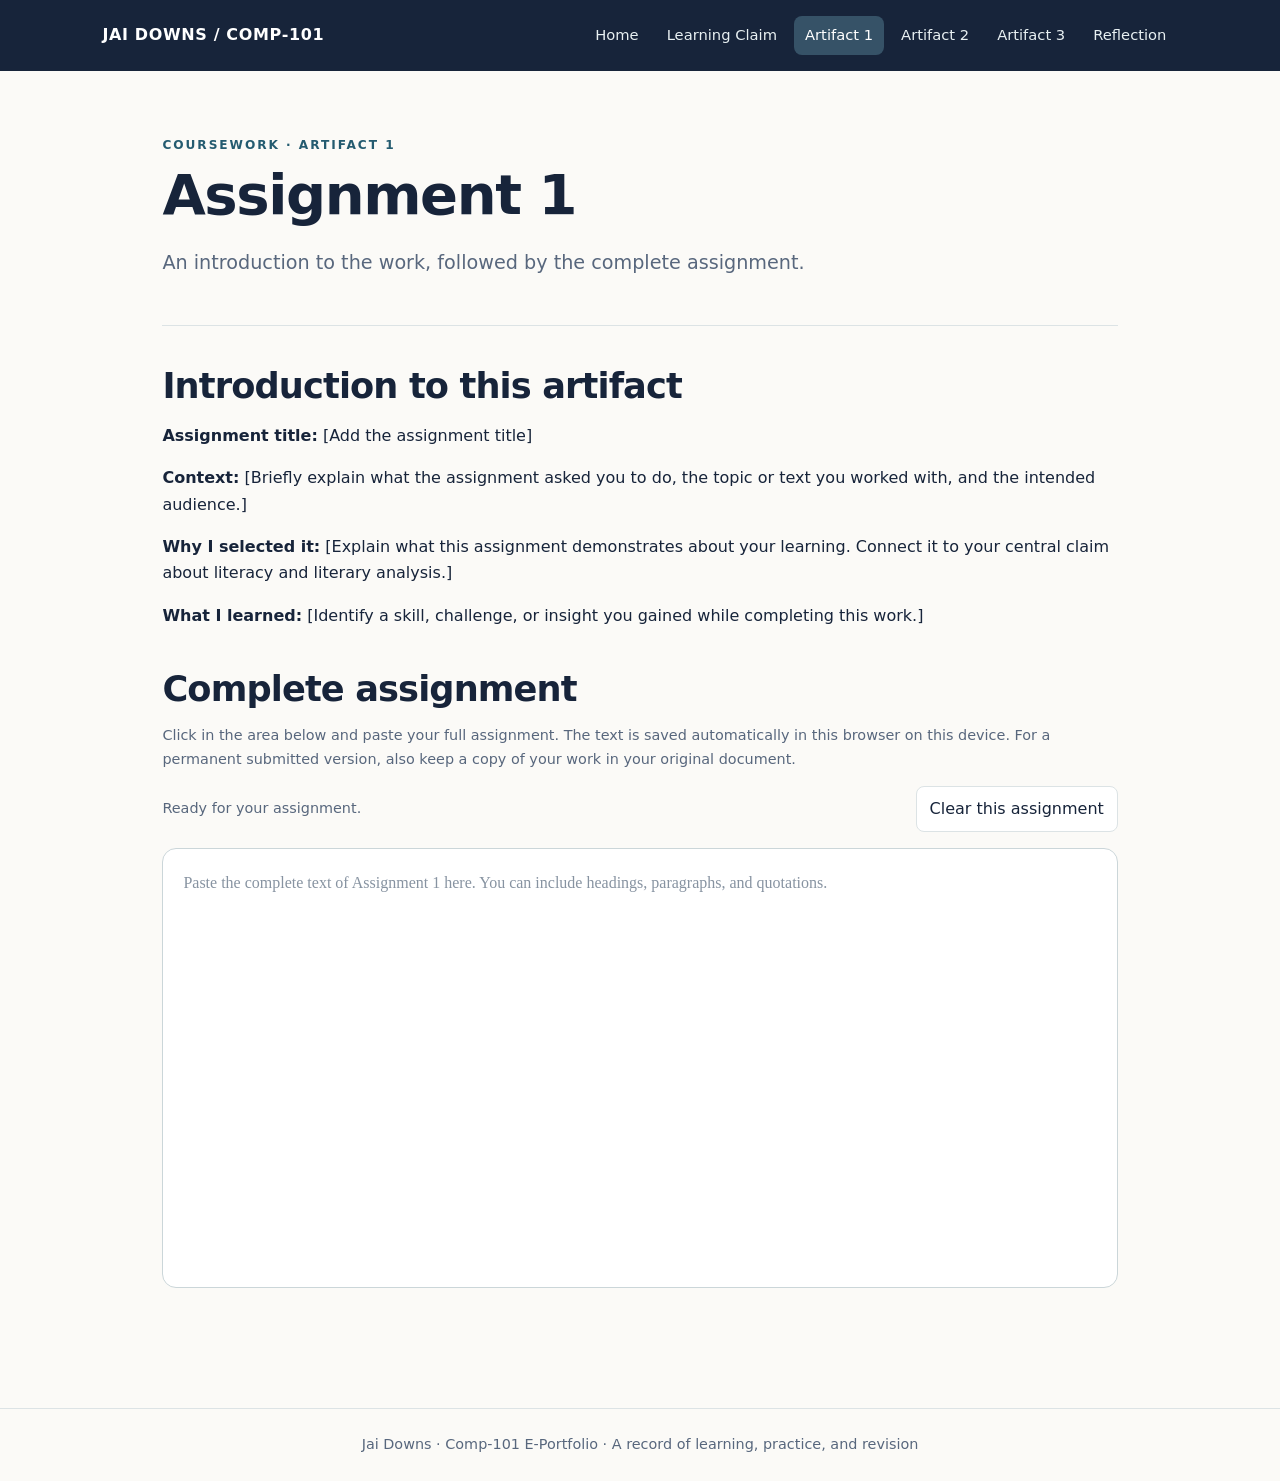
==== artifact1.html @ 9df4c360 "Add files via upload" ====
<!doctype html>
<html lang="en">
<head>
<meta charset="utf-8"><meta name="viewport" content="width=device-width, initial-scale=1">
<meta name="description" content="Jai Downs' Comp-101 learning portfolio">
<title>Assignment 1 | Jai Downs — Comp-101 E-Portfolio</title>
<link rel="stylesheet" href="styles.css">
<script defer src="portfolio.js"></script>
</head>
<body>
<a class="skip-link" href="#main">Skip to content</a>
<header><div class="nav-wrap"><a class="brand" href="index.html">JAI DOWNS / COMP-101</a><nav aria-label="Main navigation"><a href="index.html">Home</a><a href="claim.html">Learning Claim</a><a href="artifact1.html" aria-current="page">Artifact 1</a><a href="artifact2.html">Artifact 2</a><a href="artifact3.html">Artifact 3</a><a href="reflection.html">Reflection</a></nav></div></header>
<main id="main">
<div class="page-head"><div class="eyebrow">Coursework · Artifact 1</div><h1>Assignment 1</h1><p class="lead">An introduction to the work, followed by the complete assignment.</p></div>
<section class="section">
<h2>Introduction to this artifact</h2>
<p><strong>Assignment title:</strong> [Add the assignment title]</p>
<p><strong>Context:</strong> [Briefly explain what the assignment asked you to do, the topic or text you worked with, and the intended audience.]</p>
<p><strong>Why I selected it:</strong> [Explain what this assignment demonstrates about your learning. Connect it to your central claim about literacy and literary analysis.]</p>
<p><strong>What I learned:</strong> [Identify a skill, challenge, or insight you gained while completing this work.]</p>
</section>
<section class="section">
<h2>Complete assignment</h2>
<p class="note">Click in the area below and paste your full assignment. The text is saved automatically in this browser on this device. For a permanent submitted version, also keep a copy of your work in your original document.</p>
<div class="editor-tools"><span class="note" id="status-1" aria-live="polite">Ready for your assignment.</span><button class="small-button" type="button" data-clear="artifact1">Clear this assignment</button></div>
<div class="editor" contenteditable="true" role="textbox" aria-label="Paste the full text of assignment 1 here" aria-multiline="true" data-editor="artifact1" data-placeholder="Paste the complete text of Assignment 1 here. You can include headings, paragraphs, and quotations."></div>
</section>
</main>
<footer>Jai Downs · Comp-101 E-Portfolio · A record of learning, practice, and revision</footer>
</body></html>
---- styles.css ----
:root{
  --ink:#17243a; --muted:#58677d; --paper:#fbfaf7; --card:#ffffff;
  --accent:#245b70; --accent2:#d9e9e8; --line:#dce3e5; --warm:#f0e8dc;
  --shadow:0 14px 36px rgba(23,36,58,.08);
}
*{box-sizing:border-box}
html{scroll-behavior:smooth}
body{margin:0;background:var(--paper);color:var(--ink);font:16px/1.65 system-ui,-apple-system,BlinkMacSystemFont,"Segoe UI",sans-serif}
a{color:var(--accent)}
.skip-link{position:absolute;left:-9999px;top:auto}
.skip-link:focus{left:1rem;top:1rem;background:white;padding:.7rem;z-index:10}
header{background:var(--ink);color:white}
.nav-wrap{max-width:1120px;margin:auto;padding:1rem 1.4rem;display:flex;align-items:center;justify-content:space-between;gap:1rem;flex-wrap:wrap}
.brand{font-weight:800;letter-spacing:.04em;color:white;text-decoration:none}
nav{display:flex;gap:.35rem;flex-wrap:wrap}
nav a{color:#e8f0f2;text-decoration:none;padding:.45rem .7rem;border-radius:8px;font-size:.92rem}
nav a:hover,nav a[aria-current="page"]{background:#365267;color:white}
main{max-width:1000px;margin:0 auto;padding:3rem 1.4rem 5rem}
.eyebrow{text-transform:uppercase;letter-spacing:.16em;font-size:.76rem;font-weight:800;color:var(--accent)}
h1,h2,h3{line-height:1.16;letter-spacing:-.025em}
h1{font-size:clamp(2.4rem,6vw,4.7rem);margin:.5rem 0 1rem}
h2{font-size:clamp(1.55rem,3vw,2.2rem);margin:0 0 .8rem}
h3{font-size:1.15rem;margin:0 0 .55rem}
.lead{font-size:1.2rem;max-width:720px;color:var(--muted)}
.hero{padding:3.3rem 0 2.8rem}
.hero-panel{background:linear-gradient(135deg,var(--accent2),#f4eee5);border-radius:24px;padding:clamp(1.5rem,5vw,3.2rem);box-shadow:var(--shadow)}
.hero-panel p{max-width:690px}
.actions{display:flex;gap:.8rem;flex-wrap:wrap;margin-top:1.5rem}
.button{display:inline-block;background:var(--accent);color:white;text-decoration:none;padding:.75rem 1.1rem;border-radius:10px;font-weight:700}
.button.secondary{background:white;color:var(--accent);border:1px solid var(--line)}
.grid{display:grid;grid-template-columns:repeat(2,minmax(0,1fr));gap:1rem;margin:1.5rem 0}
.card{background:var(--card);border:1px solid var(--line);border-radius:16px;padding:1.35rem;box-shadow:var(--shadow)}
.card p{color:var(--muted);margin-bottom:0}
.section{margin:2.5rem 0}
.callout{border-left:4px solid var(--accent);background:#eef4f3;padding:1rem 1.2rem;border-radius:0 12px 12px 0}
.meta{color:var(--muted);font-size:.92rem}
.page-head{padding:1rem 0 1.7rem;border-bottom:1px solid var(--line);margin-bottom:2rem}
.page-head h1{font-size:clamp(2.1rem,5vw,3.5rem)}
.editor{width:100%;min-height:440px;background:white;border:1px solid #cbd6d9;border-radius:14px;padding:1.25rem;font:1rem/1.75 Georgia,serif;color:#263449;white-space:pre-wrap;overflow-wrap:anywhere;outline:none}
.editor:focus{border-color:var(--accent);box-shadow:0 0 0 3px rgba(36,91,112,.12)}
.editor:empty:before{content:attr(data-placeholder);color:#8793a1}
.editor-tools{display:flex;align-items:center;justify-content:space-between;gap:1rem;flex-wrap:wrap;margin:.75rem 0 1rem}
.small-button{border:1px solid var(--line);background:white;color:var(--ink);padding:.55rem .8rem;border-radius:8px;cursor:pointer;font:inherit}
.small-button:hover{border-color:var(--accent)}
.note{font-size:.9rem;color:var(--muted)}
.prompt-list{padding-left:1.2rem}
.prompt-list li{margin:.45rem 0}
footer{border-top:1px solid var(--line);padding:1.5rem;text-align:center;color:var(--muted);font-size:.9rem}
@media(max-width:680px){.grid{grid-template-columns:1fr}.nav-wrap{align-items:flex-start}nav{width:100%}nav a{font-size:.84rem;padding:.4rem .5rem}main{padding-top:2rem}}
@media print{header,footer,.editor-tools,.actions{display:none!important}body{background:white}.card,.hero-panel{box-shadow:none}}
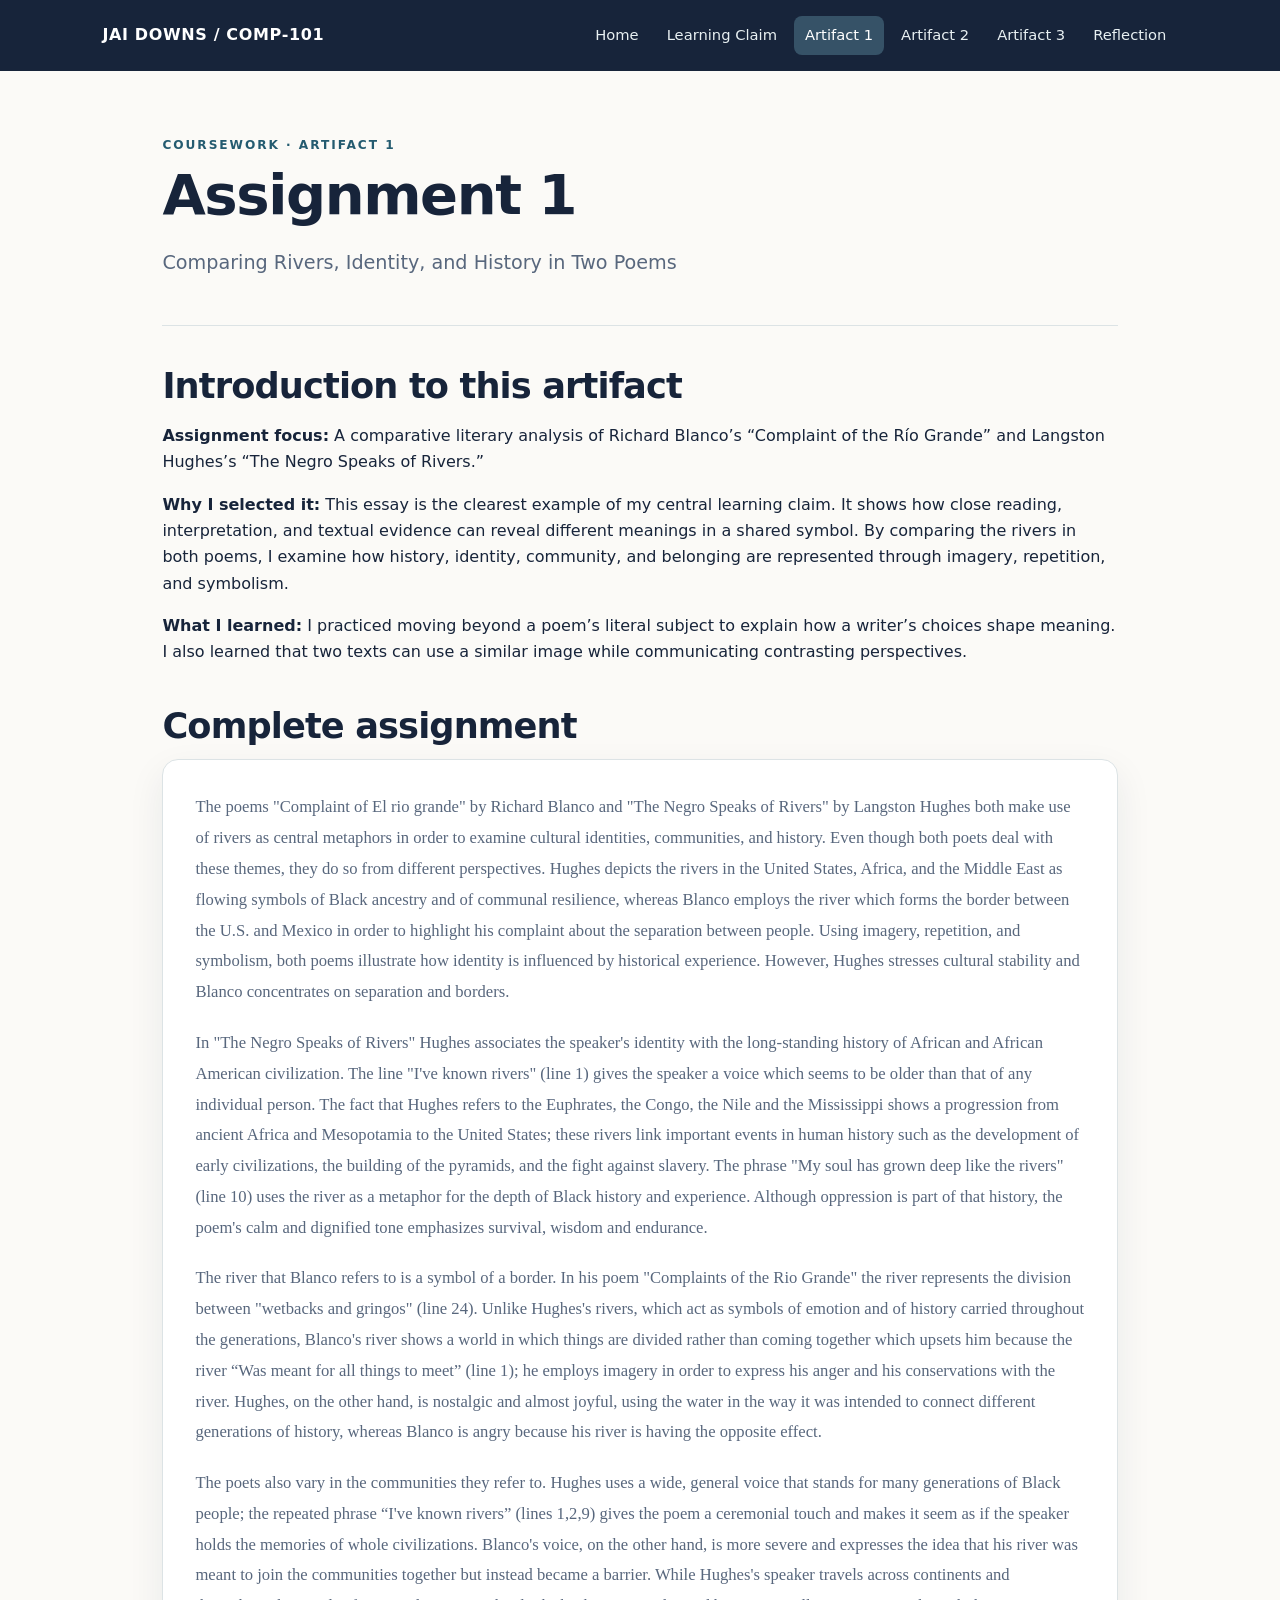
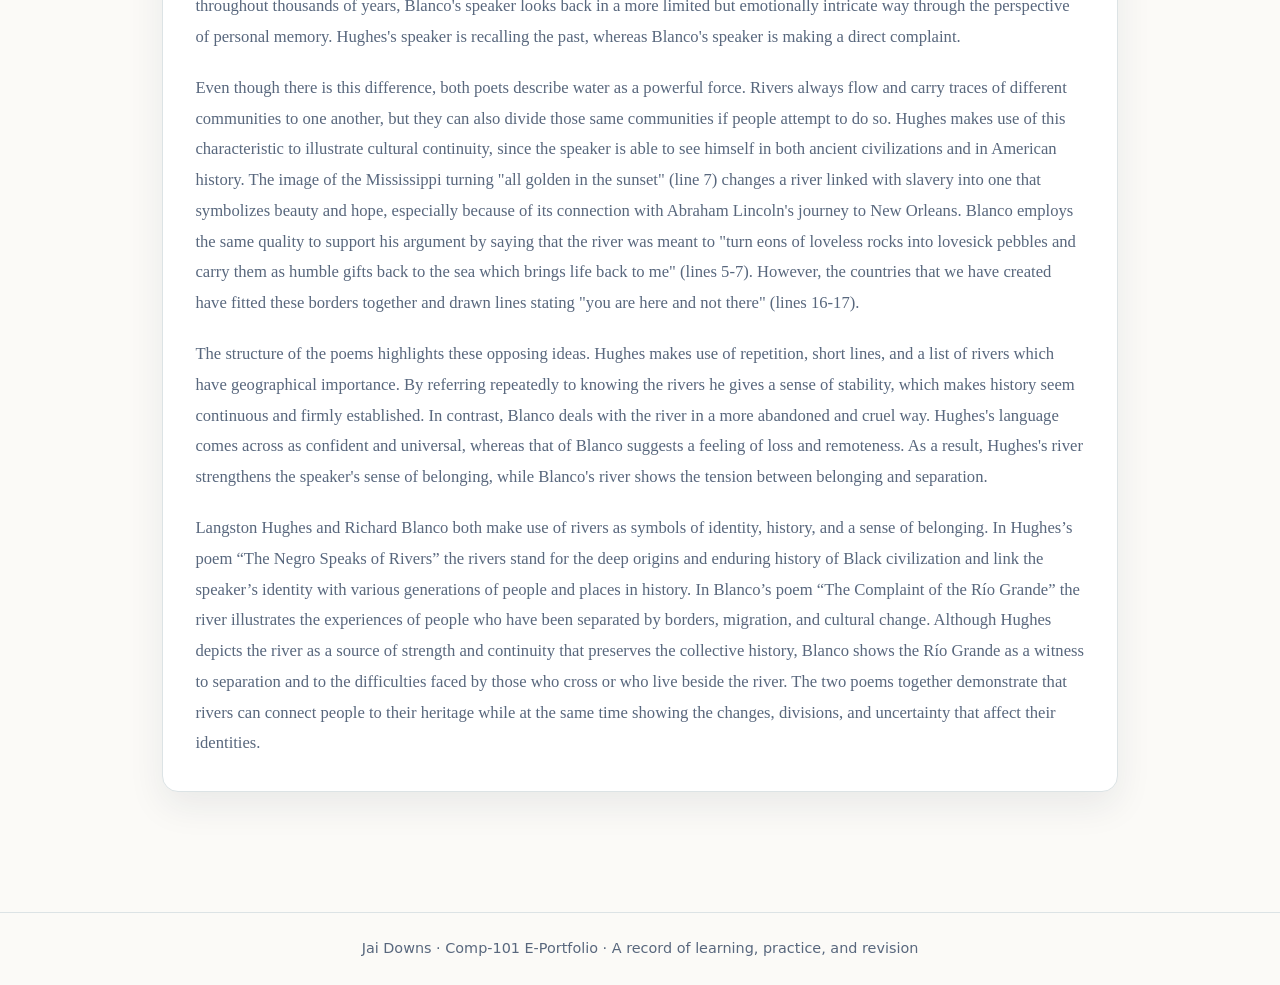
==== commit 68ca8fd6: "Add files via upload" ====
--- a/artifact1.html
+++ b/artifact1.html
@@ -5,26 +5,30 @@
 <meta name="description" content="Jai Downs' Comp-101 learning portfolio">
 <title>Assignment 1 | Jai Downs — Comp-101 E-Portfolio</title>
 <link rel="stylesheet" href="styles.css">
-<script defer src="portfolio.js"></script>
 </head>
 <body>
 <a class="skip-link" href="#main">Skip to content</a>
 <header><div class="nav-wrap"><a class="brand" href="index.html">JAI DOWNS / COMP-101</a><nav aria-label="Main navigation"><a href="index.html">Home</a><a href="claim.html">Learning Claim</a><a href="artifact1.html" aria-current="page">Artifact 1</a><a href="artifact2.html">Artifact 2</a><a href="artifact3.html">Artifact 3</a><a href="reflection.html">Reflection</a></nav></div></header>
 <main id="main">
-<div class="page-head"><div class="eyebrow">Coursework · Artifact 1</div><h1>Assignment 1</h1><p class="lead">An introduction to the work, followed by the complete assignment.</p></div>
+<div class="page-head"><div class="eyebrow">Coursework · Artifact 1</div><h1>Assignment 1</h1><p class="lead">Comparing Rivers, Identity, and History in Two Poems</p></div>
 <section class="section">
 <h2>Introduction to this artifact</h2>
-<p><strong>Assignment title:</strong> [Add the assignment title]</p>
-<p><strong>Context:</strong> [Briefly explain what the assignment asked you to do, the topic or text you worked with, and the intended audience.]</p>
-<p><strong>Why I selected it:</strong> [Explain what this assignment demonstrates about your learning. Connect it to your central claim about literacy and literary analysis.]</p>
-<p><strong>What I learned:</strong> [Identify a skill, challenge, or insight you gained while completing this work.]</p>
+<p><strong>Assignment focus:</strong> A comparative literary analysis of Richard Blanco’s “Complaint of the Río Grande” and Langston Hughes’s “The Negro Speaks of Rivers.”</p>
+<p><strong>Why I selected it:</strong> This essay is the clearest example of my central learning claim. It shows how close reading, interpretation, and textual evidence can reveal different meanings in a shared symbol. By comparing the rivers in both poems, I examine how history, identity, community, and belonging are represented through imagery, repetition, and symbolism.</p>
+<p><strong>What I learned:</strong> I practiced moving beyond a poem’s literal subject to explain how a writer’s choices shape meaning. I also learned that two texts can use a similar image while communicating contrasting perspectives.</p>
 </section>
 <section class="section">
 <h2>Complete assignment</h2>
-<p class="note">Click in the area below and paste your full assignment. The text is saved automatically in this browser on this device. For a permanent submitted version, also keep a copy of your work in your original document.</p>
-<div class="editor-tools"><span class="note" id="status-1" aria-live="polite">Ready for your assignment.</span><button class="small-button" type="button" data-clear="artifact1">Clear this assignment</button></div>
-<div class="editor" contenteditable="true" role="textbox" aria-label="Paste the full text of assignment 1 here" aria-multiline="true" data-editor="artifact1" data-placeholder="Paste the complete text of Assignment 1 here. You can include headings, paragraphs, and quotations."></div>
+<article class="card essay-content" aria-label="Full assignment text">
+<p>The poems &quot;Complaint of El rio grande&quot; by Richard Blanco and &quot;The Negro Speaks of Rivers&quot; by Langston Hughes both make use of rivers as central metaphors in order to examine cultural identities, communities, and history. Even though both poets deal with these themes, they do so from different perspectives. Hughes depicts the rivers in the United States, Africa, and the Middle East as flowing symbols of Black ancestry and of communal resilience, whereas Blanco employs the river which forms the border between the U.S. and Mexico in order to highlight his complaint about the separation between people. Using imagery, repetition, and symbolism, both poems illustrate how identity is influenced by historical experience. However, Hughes stresses cultural stability and Blanco concentrates on separation and borders.</p>
+<p>In &quot;The Negro Speaks of Rivers&quot; Hughes associates the speaker&#x27;s identity with the long-standing history of African and African American civilization. The line &quot;I&#x27;ve known rivers&quot; (line 1) gives the speaker a voice which seems to be older than that of any individual person. The fact that Hughes refers to the Euphrates, the Congo, the Nile and the Mississippi shows a progression from ancient Africa and Mesopotamia to the United States; these rivers link important events in human history such as the development of early civilizations, the building of the pyramids, and the fight against slavery. The phrase &quot;My soul has grown deep like the rivers&quot; (line 10) uses the river as a metaphor for the depth of Black history and experience. Although oppression is part of that history, the poem&#x27;s calm and dignified tone emphasizes survival, wisdom and endurance.</p>
+<p>The river that Blanco refers to is a symbol of a border. In his poem &quot;Complaints of the Rio Grande&quot; the river represents the division between &quot;wetbacks and gringos&quot; (line 24). Unlike Hughes&#x27;s rivers, which act as symbols of emotion and of history carried throughout the generations, Blanco&#x27;s river shows a world in which things are divided rather than coming together which upsets him because the river “Was meant for all things to meet” (line 1); he employs imagery in order to express his anger and his conservations with the river. Hughes, on the other hand, is nostalgic and almost joyful, using the water in the way it was intended to connect different generations of history, whereas Blanco is angry because his river is having the opposite effect.</p>
+<p>The poets also vary in the communities they refer to. Hughes uses a wide, general voice that stands for many generations of Black people; the repeated phrase “I&#x27;ve known rivers” (lines 1,2,9) gives the poem a ceremonial touch and makes it seem as if the speaker holds the memories of whole civilizations. Blanco&#x27;s voice, on the other hand, is more severe and expresses the idea that his river was meant to join the communities together but instead became a barrier. While Hughes&#x27;s speaker travels across continents and throughout thousands of years, Blanco&#x27;s speaker looks back in a more limited but emotionally intricate way through the perspective of personal memory. Hughes&#x27;s speaker is recalling the past, whereas Blanco&#x27;s speaker is making a direct complaint.</p>
+<p>Even though there is this difference, both poets describe water as a powerful force. Rivers always flow and carry traces of different communities to one another, but they can also divide those same communities if people attempt to do so. Hughes makes use of this characteristic to illustrate cultural continuity, since the speaker is able to see himself in both ancient civilizations and in American history. The image of the Mississippi turning &quot;all golden in the sunset&quot; (line 7) changes a river linked with slavery into one that symbolizes beauty and hope, especially because of its connection with Abraham Lincoln&#x27;s journey to New Orleans. Blanco employs the same quality to support his argument by saying that the river was meant to &quot;turn eons of loveless rocks into lovesick pebbles and carry them as humble gifts back to the sea which brings life back to me&quot; (lines 5-7). However, the countries that we have created have fitted these borders together and drawn lines stating &quot;you are here and not there&quot; (lines 16-17).</p>
+<p>The structure of the poems highlights these opposing ideas. Hughes makes use of repetition, short lines, and a list of rivers which have geographical importance. By referring repeatedly to knowing the rivers he gives a sense of stability, which makes history seem continuous and firmly established. In contrast, Blanco deals with the river in a more abandoned and cruel way. Hughes&#x27;s language comes across as confident and universal, whereas that of Blanco suggests a feeling of loss and remoteness. As a result, Hughes&#x27;s river strengthens the speaker&#x27;s sense of belonging, while Blanco&#x27;s river shows the tension between belonging and separation.</p>
+<p>Langston Hughes and Richard Blanco both make use of rivers as symbols of identity, history, and a sense of belonging. In Hughes’s poem “The Negro Speaks of Rivers” the rivers stand for the deep origins and enduring history of Black civilization and link the speaker’s identity with various generations of people and places in history. In Blanco’s poem “The Complaint of the Río Grande” the river illustrates the experiences of people who have been separated by borders, migration, and cultural change. Although Hughes depicts the river as a source of strength and continuity that preserves the collective history, Blanco shows the Río Grande as a witness to separation and to the difficulties faced by those who cross or who live beside the river. The two poems together demonstrate that rivers can connect people to their heritage while at the same time showing the changes, divisions, and uncertainty that affect their identities.</p>
+</article>
 </section>
 </main>
 <footer>Jai Downs · Comp-101 E-Portfolio · A record of learning, practice, and revision</footer>
-</body></html>
+</body></html>
--- a/styles.css
+++ b/styles.css
@@ -48,3 +48,8 @@
 footer{border-top:1px solid var(--line);padding:1.5rem;text-align:center;color:var(--muted);font-size:.9rem}
 @media(max-width:680px){.grid{grid-template-columns:1fr}.nav-wrap{align-items:flex-start}nav{width:100%}nav a{font-size:.84rem;padding:.4rem .5rem}main{padding-top:2rem}}
 @media print{header,footer,.editor-tools,.actions{display:none!important}body{background:white}.card,.hero-panel{box-shadow:none}}
+
+/* Readable, full-length coursework display */
+.essay-content{max-width:100%;padding:clamp(1.2rem,3vw,2rem);font:1.04rem/1.85 Georgia,"Times New Roman",serif;color:#263449}
+.essay-content p{margin:0 0 1.25rem}
+.essay-content p:last-child{margin-bottom:0}
